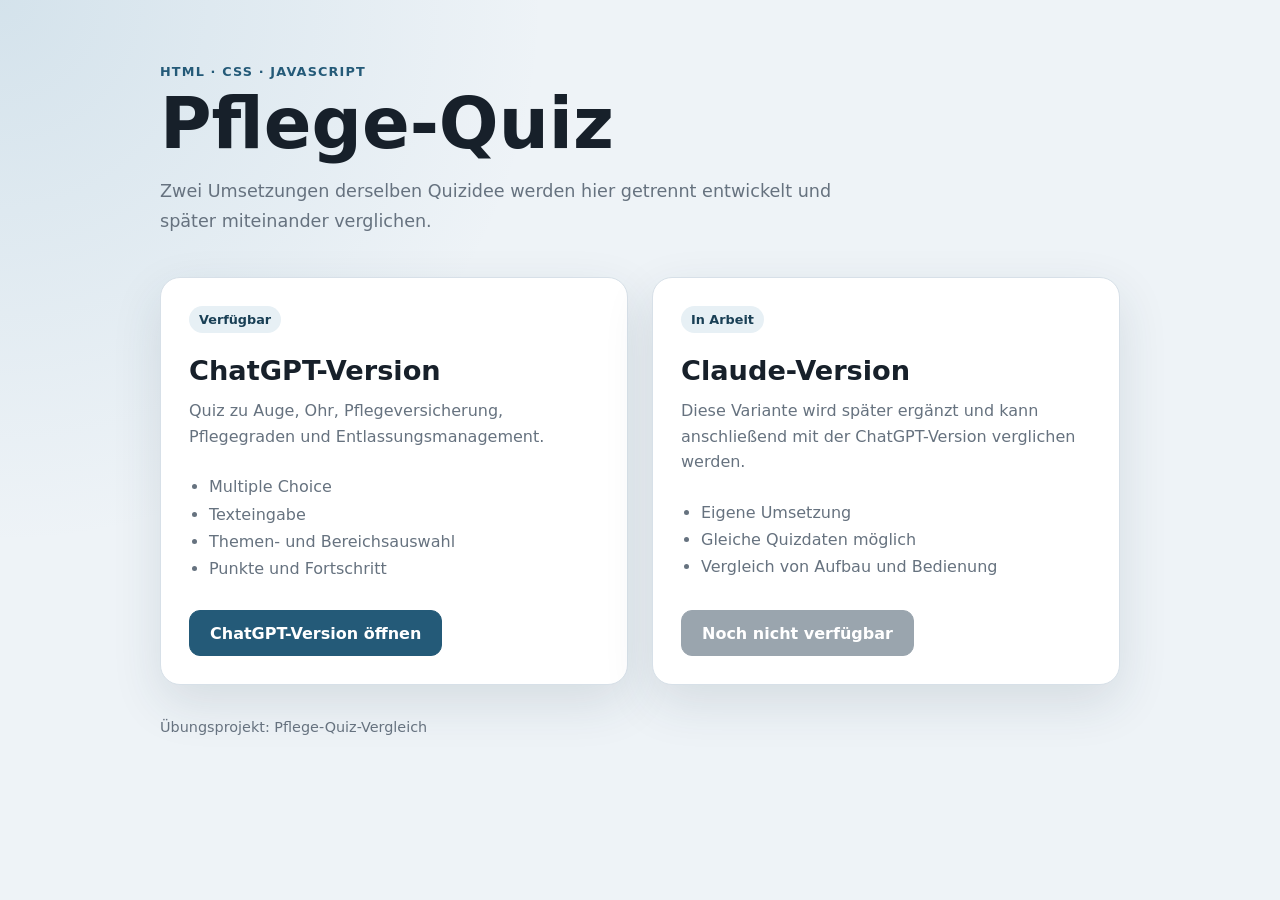
==== index.html @ 19ba9fa4 "Add ChatGPT Pflege quiz version" ====
<!DOCTYPE html>
<html lang="de">

<head>
    <meta charset="UTF-8">

    <meta name="viewport" content="width=device-width, initial-scale=1.0">

    <meta name="description" content="Vergleich verschiedener Versionen einer Pflege-Quiz-App.">

    <title>Pflege-Quiz – Versionsvergleich</title>

    <link rel="stylesheet" href="./css/style.css">
</head>

<body>
    <main class="page">
        <header class="page-header">
            <p class="eyebrow">HTML · CSS · JavaScript</p>

            <h1>Pflege-Quiz</h1>

            <p class="intro">
                Zwei Umsetzungen derselben Quizidee werden hier getrennt
                entwickelt und später miteinander verglichen.
            </p>
        </header>

        <section class="version-grid" aria-label="Verfügbare Quizversionen">
            <article class="version-card">
                <span class="version-label">Verfügbar</span>

                <h2>ChatGPT-Version</h2>

                <p>
                    Quiz zu Auge, Ohr, Pflegeversicherung, Pflegegraden
                    und Entlassungsmanagement.
                </p>

                <ul>
                    <li>Multiple Choice</li>
                    <li>Texteingabe</li>
                    <li>Themen- und Bereichsauswahl</li>
                    <li>Punkte und Fortschritt</li>
                </ul>

                <div class="card-actions">
                    <a class="button" href="./pflege-lernquiz-chatGPT/index.html">
                        ChatGPT-Version öffnen
                    </a>
                </div>
            </article>

            <article class="version-card">
                <span class="version-label">In Arbeit</span>

                <h2>Claude-Version</h2>

                <p>
                    Diese Variante wird später ergänzt und kann anschließend
                    mit der ChatGPT-Version verglichen werden.
                </p>

                <ul>
                    <li>Eigene Umsetzung</li>
                    <li>Gleiche Quizdaten möglich</li>
                    <li>Vergleich von Aufbau und Bedienung</li>
                </ul>

                <div class="card-actions">
                    <span class="button button-disabled" aria-disabled="true">
                        Noch nicht verfügbar
                    </span>
                </div>
            </article>
        </section>

        <footer class="page-footer">
            Übungsprojekt: Pflege-Quiz-Vergleich
        </footer>
    </main>
</body>

</html>
---- css/style.css ----
:root {
  --background: #eef3f7;
  --surface: #ffffff;
  --text: #17202a;
  --muted: #66727f;
  --border: #d7e0e8;
  --primary: #245a78;
  --primary-dark: #193f55;
  --disabled: #9aa5ae;
  --shadow: 0 18px 50px rgba(32, 54, 70, 0.12);
}

* {
  box-sizing: border-box;
}

body {
  margin: 0;
  min-height: 100vh;
  font-family:
    system-ui,
    -apple-system,
    BlinkMacSystemFont,
    "Segoe UI",
    sans-serif;
  color: var(--text);
  background:
    radial-gradient(
      circle at top left,
      rgba(94, 152, 184, 0.18),
      transparent 34rem
    ),
    var(--background);
}

.page {
  width: min(100% - 32px, 960px);
  margin: 0 auto;
  padding: 64px 0;
}

.page-header {
  margin-bottom: 40px;
}

.eyebrow {
  margin: 0 0 10px;
  color: var(--primary);
  font-size: 0.8rem;
  font-weight: 800;
  letter-spacing: 0.09em;
  text-transform: uppercase;
}

h1,
h2,
p {
  margin-top: 0;
}

h1 {
  margin-bottom: 18px;
  font-size: clamp(2.2rem, 7vw, 4.4rem);
  line-height: 1;
}

.intro {
  max-width: 65ch;
  margin-bottom: 0;
  color: var(--muted);
  font-size: 1.1rem;
  line-height: 1.7;
}

.version-grid {
  display: grid;
  grid-template-columns: repeat(2, 1fr);
  gap: 24px;
}

.version-card {
  display: flex;
  flex-direction: column;
  min-height: 290px;
  padding: 28px;
  background: var(--surface);
  border: 1px solid var(--border);
  border-radius: 20px;
  box-shadow: var(--shadow);
}

.version-label {
  display: inline-flex;
  align-self: flex-start;
  margin-bottom: 22px;
  padding: 6px 10px;
  color: var(--primary-dark);
  background: #e7f0f5;
  border-radius: 999px;
  font-size: 0.8rem;
  font-weight: 750;
}

.version-card h2 {
  margin-bottom: 12px;
  font-size: 1.7rem;
}

.version-card p {
  color: var(--muted);
  line-height: 1.6;
}

.version-card ul {
  margin: 8px 0 28px;
  padding-left: 20px;
  color: var(--muted);
  line-height: 1.7;
}

.card-actions {
  margin-top: auto;
}

.button {
  display: inline-flex;
  align-items: center;
  justify-content: center;
  min-height: 46px;
  padding: 11px 20px;
  color: #ffffff;
  background: var(--primary);
  border: 1px solid var(--primary);
  border-radius: 11px;
  font-weight: 750;
  text-decoration: none;
  transition:
    background-color 150ms ease,
    transform 150ms ease;
}

.button:hover {
  background: var(--primary-dark);
  transform: translateY(-1px);
}

.button-disabled {
  color: #ffffff;
  background: var(--disabled);
  border-color: var(--disabled);
  cursor: not-allowed;
}

.button-disabled:hover {
  background: var(--disabled);
  transform: none;
}

.page-footer {
  margin-top: 34px;
  color: var(--muted);
  font-size: 0.9rem;
}

@media (max-width: 700px) {
  .page {
    width: min(100% - 20px, 960px);
    padding: 30px 0;
  }

  .version-grid {
    grid-template-columns: 1fr;
  }

  .version-card {
    min-height: 0;
  }
}
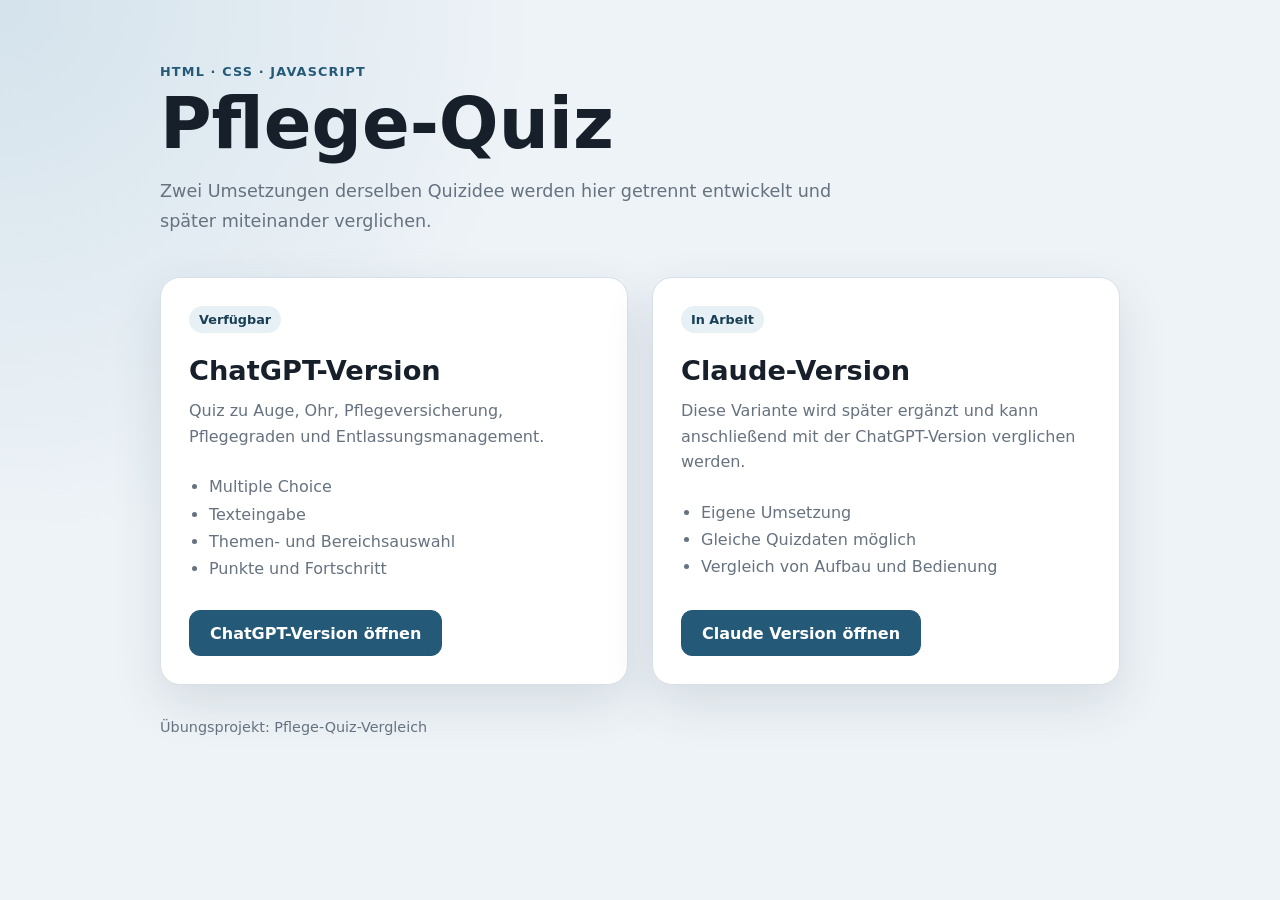
==== commit 2e744e03: "fehlende json in claude Ordner kopiert . styles unterschiedlicher gemacht für beide Datien - zurück " ====
--- a/index.html
+++ b/index.html
@@ -68,9 +68,9 @@
                 </ul>
 
                 <div class="card-actions">
-                    <span class="button button-disabled" aria-disabled="true">
-                        Noch nicht verfügbar
-                    </span>
+                    <a class="button" href="./pflege-lernquiz-claude/index.html">
+                        Claude Version öffnen
+                    </a>
                 </div>
             </article>
         </section>
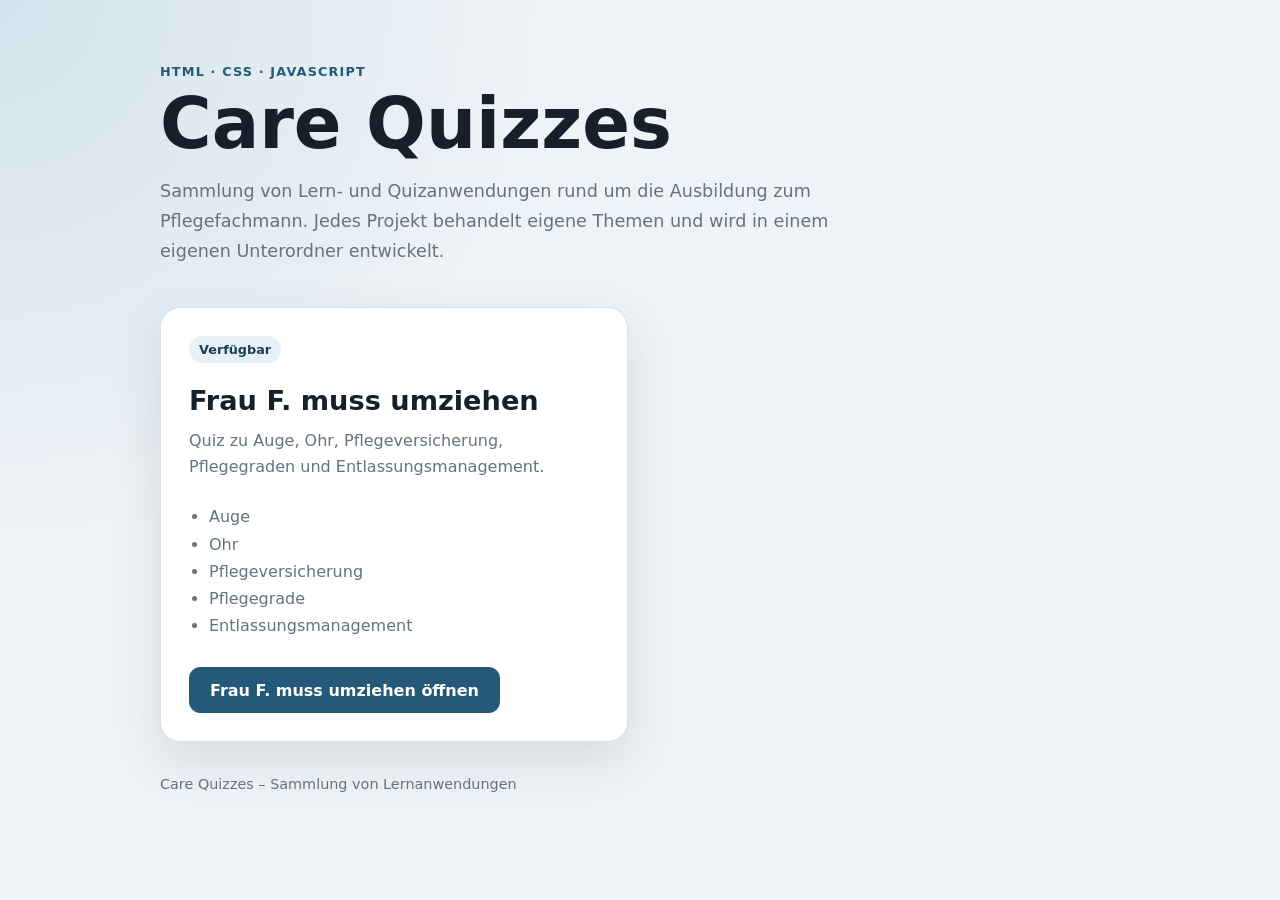
==== commit 569e157b: "Landing Page fpr Quizzes" ====
--- a/index.html
+++ b/index.html
@@ -6,9 +6,9 @@
 
     <meta name="viewport" content="width=device-width, initial-scale=1.0">
 
-    <meta name="description" content="Vergleich verschiedener Versionen einer Pflege-Quiz-App.">
+    <meta name="description" content="Übersicht aller Pflege-Lern- und Quizanwendungen.">
 
-    <title>Pflege-Quiz – Versionsvergleich</title>
+    <title>Care Quizzes</title>
 
     <link rel="stylesheet" href="./css/style.css">
 </head>
@@ -18,67 +18,25 @@
         <header class="page-header">
             <p class="eyebrow">HTML · CSS · JavaScript</p>
 
-            <h1>Pflege-Quiz</h1>
-
+            <h1>Care Quizzes</h1>
             <p class="intro">
-                Zwei Umsetzungen derselben Quizidee werden hier getrennt
-                entwickelt und später miteinander verglichen.
+                Sammlung von Lern- und Quizanwendungen rund um die Ausbildung
+                zum Pflegefachmann. Jedes Projekt behandelt eigene Themen und
+                wird in einem eigenen Unterordner entwickelt.
             </p>
         </header>
 
-        <section class="version-grid" aria-label="Verfügbare Quizversionen">
-            <article class="version-card">
-                <span class="version-label">Verfügbar</span>
-
-                <h2>ChatGPT-Version</h2>
-
-                <p>
-                    Quiz zu Auge, Ohr, Pflegeversicherung, Pflegegraden
-                    und Entlassungsmanagement.
-                </p>
-
-                <ul>
-                    <li>Multiple Choice</li>
-                    <li>Texteingabe</li>
-                    <li>Themen- und Bereichsauswahl</li>
-                    <li>Punkte und Fortschritt</li>
-                </ul>
-
-                <div class="card-actions">
-                    <a class="button" href="./pflege-lernquiz-chatGPT/index.html">
-                        ChatGPT-Version öffnen
-                    </a>
-                </div>
-            </article>
-
-            <article class="version-card">
-                <span class="version-label">In Arbeit</span>
-
-                <h2>Claude-Version</h2>
-
-                <p>
-                    Diese Variante wird später ergänzt und kann anschließend
-                    mit der ChatGPT-Version verglichen werden.
-                </p>
-
-                <ul>
-                    <li>Eigene Umsetzung</li>
-                    <li>Gleiche Quizdaten möglich</li>
-                    <li>Vergleich von Aufbau und Bedienung</li>
-                </ul>
-
-                <div class="card-actions">
-                    <a class="button" href="./pflege-lernquiz-claude/index.html">
-                        Claude Version öffnen
-                    </a>
-                </div>
-            </article>
+        <section class="project-grid" id="project-grid" aria-label="Verfügbare Quizprojekte">
+            <!-- wird per JavaScript aus js/projects.js befüllt -->
         </section>
 
         <footer class="page-footer">
-            Übungsprojekt: Pflege-Quiz-Vergleich
+            Care Quizzes – Sammlung von Lernanwendungen
         </footer>
     </main>
+
+    <script src="./js/projects.js"></script>
+    <script src="./js/app.js"></script>
 </body>
 
-</html>+</html>
--- a/css/style.css
+++ b/css/style.css
@@ -72,13 +72,13 @@
   line-height: 1.7;
 }
 
-.version-grid {
+.project-grid {
   display: grid;
   grid-template-columns: repeat(2, 1fr);
   gap: 24px;
 }
 
-.version-card {
+.project-card {
   display: flex;
   flex-direction: column;
   min-height: 290px;
@@ -89,7 +89,7 @@
   box-shadow: var(--shadow);
 }
 
-.version-label {
+.project-label {
   display: inline-flex;
   align-self: flex-start;
   margin-bottom: 22px;
@@ -101,17 +101,17 @@
   font-weight: 750;
 }
 
-.version-card h2 {
+.project-card h2 {
   margin-bottom: 12px;
   font-size: 1.7rem;
 }
 
-.version-card p {
+.project-card p {
   color: var(--muted);
   line-height: 1.6;
 }
 
-.version-card ul {
+.project-card ul {
   margin: 8px 0 28px;
   padding-left: 20px;
   color: var(--muted);
@@ -168,11 +168,11 @@
     padding: 30px 0;
   }
 
-  .version-grid {
+  .project-grid {
     grid-template-columns: 1fr;
   }
 
-  .version-card {
+  .project-card {
     min-height: 0;
   }
-}+}
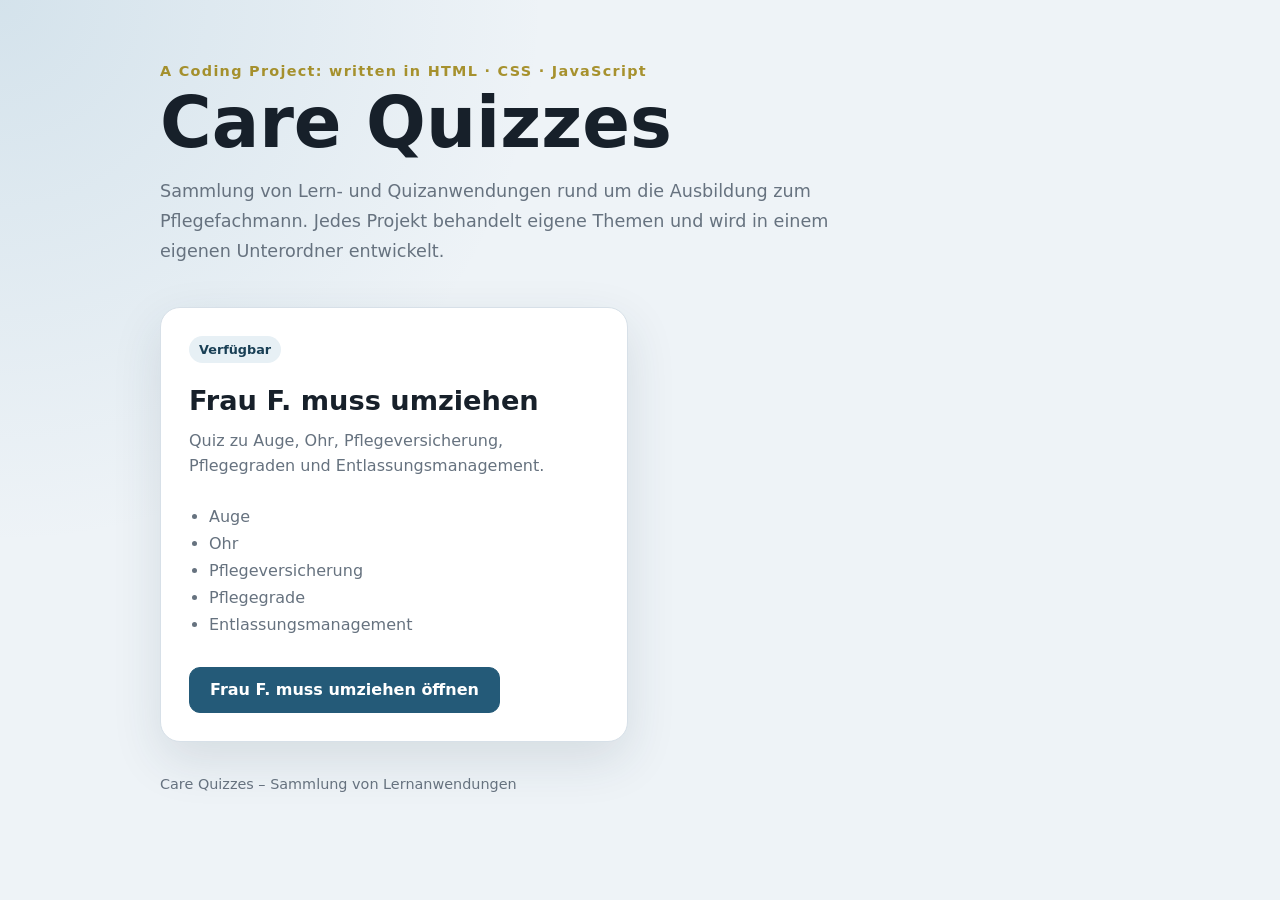
==== commit 7b976fe3: "changes style title" ====
--- a/index.html
+++ b/index.html
@@ -16,7 +16,8 @@
 <body>
     <main class="page">
         <header class="page-header">
-            <p class="eyebrow">HTML · CSS · JavaScript</p>
+            <h1 class="eyebrow">A Coding Project: written in HTML · CSS · JavaScript</h1>
+            <p class="eyebrow"></p>
 
             <h1>Care Quizzes</h1>
             <p class="intro">
--- a/css/style.css
+++ b/css/style.css
@@ -5,6 +5,7 @@
   --muted: #66727f;
   --border: #d7e0e8;
   --primary: #245a78;
+  --primary-two: rgba(154, 127, 9, 0.847);
   --primary-dark: #193f55;
   --disabled: #9aa5ae;
   --shadow: 0 18px 50px rgba(32, 54, 70, 0.12);
@@ -45,11 +46,11 @@
 
 .eyebrow {
   margin: 0 0 10px;
-  color: var(--primary);
-  font-size: 0.8rem;
+  color: var(--primary-two);
+  font-size: 0.9rem;
   font-weight: 800;
   letter-spacing: 0.09em;
-  text-transform: uppercase;
+ 
 }
 
 h1,
